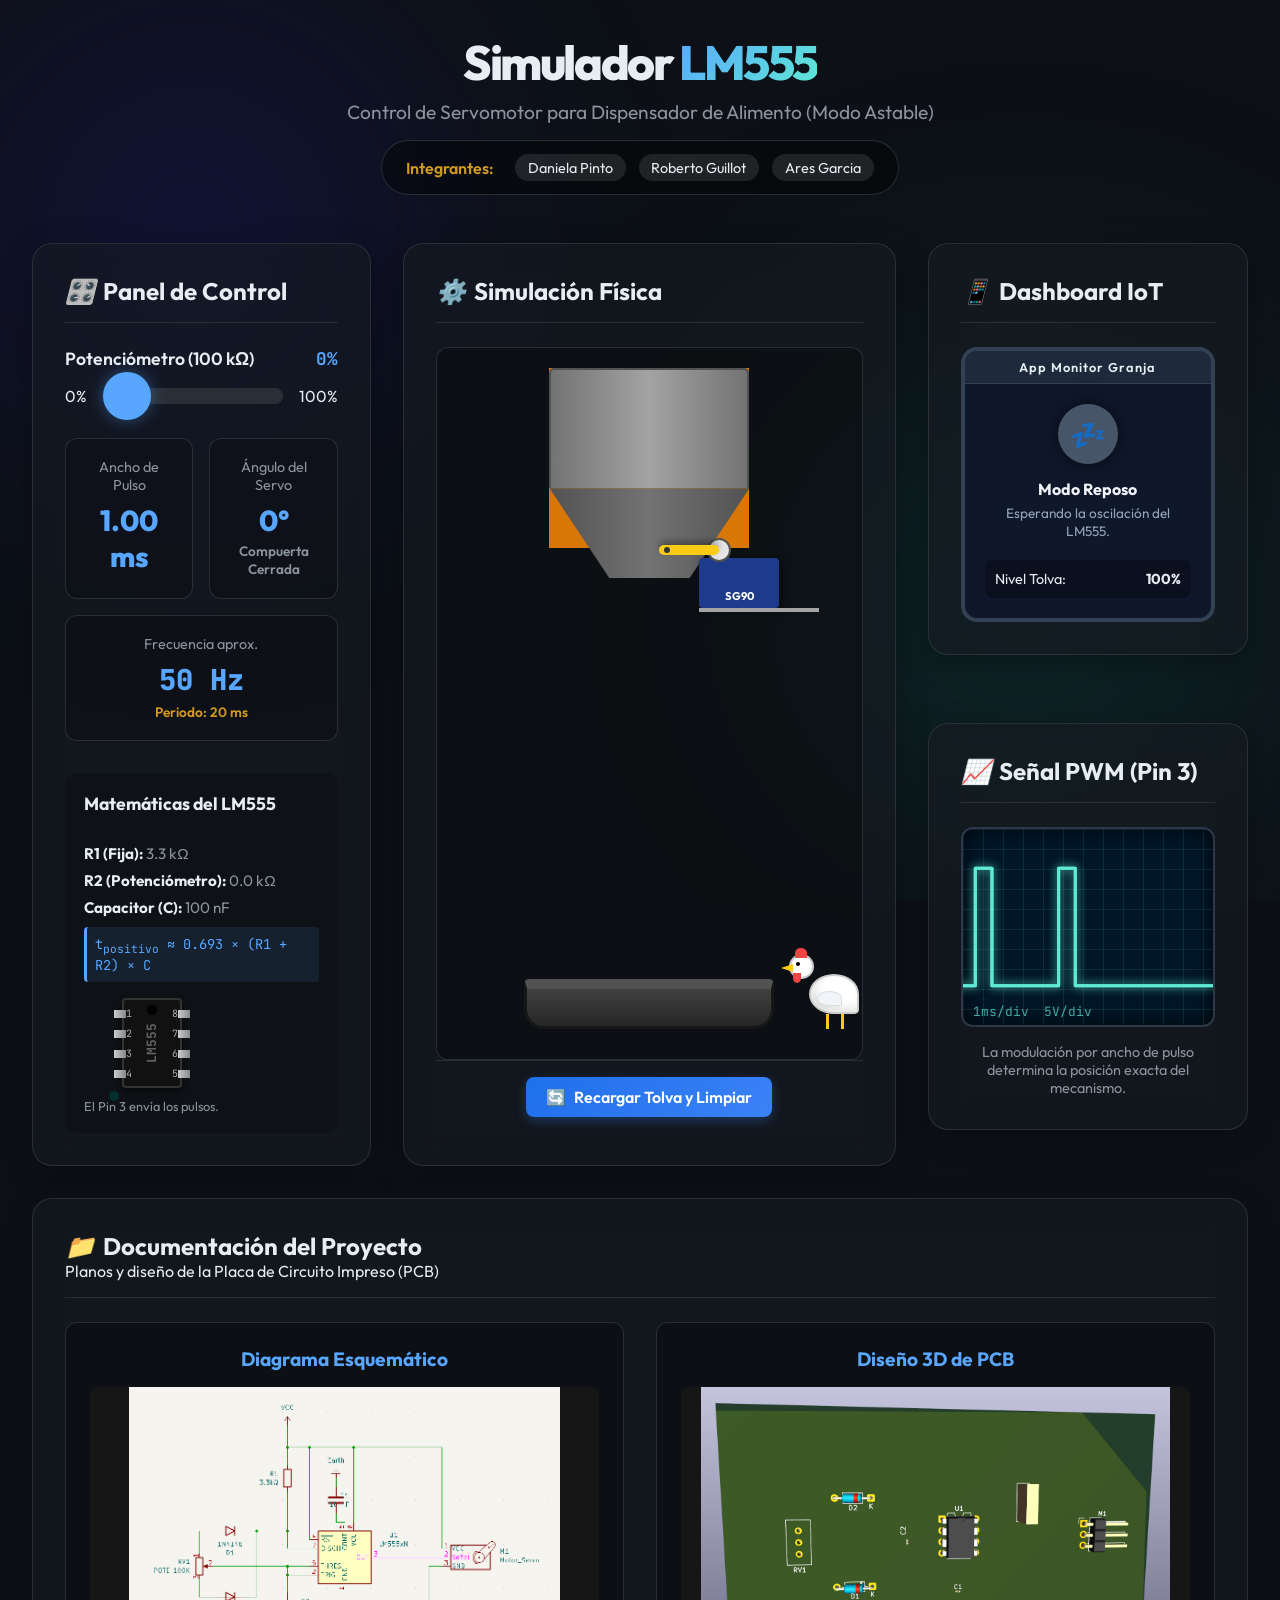
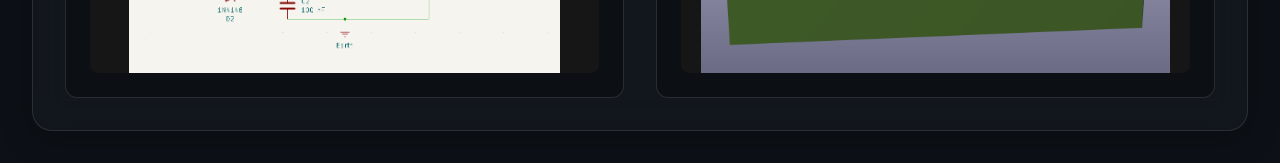
==== index.html @ c796fe3b "actualizacion" ====
<!DOCTYPE html>
<html lang="es">
<head>
    <meta charset="UTF-8">
    <meta name="viewport" content="width=device-width, initial-scale=1.0">
    <title>Simulador LM555 | Dispensador Automático</title>
    <meta name="description" content="Simulación visual e interactiva de un circuito LM555 controlando un servomotor para un dispensador de alimento.">
    <!-- Google Fonts -->
    <link rel="preconnect" href="https://fonts.googleapis.com">
    <link rel="preconnect" href="https://fonts.gstatic.com" crossorigin>
    <link href="https://fonts.googleapis.com/css2?family=Outfit:wght@300;400;600;800&family=JetBrains+Mono:wght@400;700&display=swap" rel="stylesheet">
    <!-- Custom CSS -->
    <link rel="stylesheet" href="styles.css">
</head>
<body>
    <div class="background-effects">
        <div class="glow glow-1"></div>
        <div class="glow glow-2"></div>
    </div>

    <div class="container">
        <header>
            <h1>Simulador <span class="highlight">LM555</span></h1>
            <p>Control de Servomotor para Dispensador de Alimento (Modo Astable)</p>
            <div class="team-members">
                <span class="badge">Integrantes:</span>
                <span class="member">Daniela Pinto</span>
                <span class="member">Roberto Guillot</span>
                <span class="member">Ares Garcia</span>
            </div>
        </header>

        <main class="dashboard">
            <!-- Panel 1: Controles -->
            <section class="panel control-panel glass-panel">
                <div class="panel-header">
                    <h2><i class="icon">🎛️</i> Panel de Control</h2>
                </div>
                
                <div class="control-group">
                    <label for="potentiometer" style="display: flex; justify-content: space-between;">
                        <span>Potenciómetro (100 kΩ)</span>
                        <span id="pot-percent" style="color: var(--accent-color); font-weight: bold; font-family: var(--font-mono);">0%</span>
                    </label>
                    <div class="slider-container">
                        <span class="slider-min">0%</span>
                        <input type="range" id="potentiometer" min="0" max="100" value="0" class="styled-slider">
                        <span class="slider-max">100%</span>
                    </div>
                </div>

                <div class="stats-grid">
                    <div class="stat-card">
                        <span class="stat-label">Ancho de Pulso</span>
                        <span class="stat-value" id="pulse-width">1.00 ms</span>
                    </div>
                    <div class="stat-card">
                        <span class="stat-label">Ángulo del Servo</span>
                        <span class="stat-value" id="servo-angle">0°</span>
                        <span class="stat-desc" id="door-status">Compuerta Cerrada</span>
                    </div>
                    <div class="stat-card full-width">
                        <span class="stat-label">Frecuencia aprox.</span>
                        <span class="stat-value tech-font">50 Hz</span>
                        <span class="stat-desc">Periodo: 20 ms</span>
                    </div>
                </div>
                
                <div class="circuit-info">
                    <h3>Matemáticas del LM555</h3>
                    <div class="math-box">
                        <p><strong>R1 (Fija):</strong> 3.3 kΩ</p>
                        <p><strong>R2 (Potenciómetro):</strong> <span id="r2-value">0 kΩ</span></p>
                        <p><strong>Capacitor (C):</strong> 100 nF</p>
                        <div class="formula">
                            <p>t<sub>positivo</sub> ≈ 0.693 × (R1 + R2) × C</p>
                        </div>
                    </div>
                    
                    <div class="chip-container">
                        <div class="chip">
                            <div class="pin left" style="top: 10px;">1</div>
                            <div class="pin left" style="top: 30px;">2</div>
                            <div class="pin left" style="top: 50px;">3</div>
                            <div class="pin left" style="top: 70px;">4</div>
                            
                            <div class="chip-label">LM555</div>
                            
                            <div class="pin right" style="top: 10px;">8</div>
                            <div class="pin right" style="top: 30px;">7</div>
                            <div class="pin right" style="top: 50px;">6</div>
                            <div class="pin right" style="top: 70px;">5</div>
                            
                            <div class="led-out" id="led-out"></div>
                        </div>
                        <p>El Pin 3 envía los pulsos.</p>
                    </div>
                </div>
            </section>

            <!-- Panel 2: Osciloscopio -->
            <section class="panel oscilloscope-panel glass-panel">
                <div class="panel-header">
                    <h2><i class="icon">📈</i> Señal PWM (Pin 3)</h2>
                </div>
                <div class="oscilloscope-screen">
                    <canvas id="pwm-canvas"></canvas>
                    <div class="grid-overlay"></div>
                    <div class="signal-info">
                        <span class="signal-label">1ms/div</span>
                        <span class="signal-label">5V/div</span>
                    </div>
                </div>
                <p class="helper-text">La modulación por ancho de pulso determina la posición exacta del mecanismo.</p>
            </section>

            <!-- Panel 3: Simulación Física -->
            <section class="panel simulation-panel glass-panel">
                <div class="panel-header">
                    <h2><i class="icon">⚙️</i> Simulación Física</h2>
                </div>
                
                <div class="simulation-area">
                    <div class="hopper">
                        <div class="hopper-body"></div>
                        <div class="hopper-food" id="hopper-food"></div>
                        <div class="hopper-funnel"></div>
                        <div class="gate-mechanism">
                            <div class="gate" id="gate"></div>
                        </div>
                    </div>
                    
                    <div class="servo-container">
                        <div class="servo-body">SG90</div>
                        <div class="servo-gear"></div>
                        <div class="servo-arm" id="servo-arm"></div>
                        <div class="linkage" id="linkage"></div>
                    </div>
                    
                    <div class="falling-food-container" id="falling-food-container">
                        <!-- Partículas de comida generadas por JS -->
                    </div>
                    
                    <div class="trough">
                        <div class="food-pile" id="food-pile"></div>
                    </div>

                    <!-- Gallina animada -->
                    <div class="chicken-container" id="chicken">
                        <div class="chicken-body">
                            <div class="chicken-wing"></div>
                        </div>
                        <div class="chicken-head-neck">
                            <div class="chicken-head">
                                <div class="beak"></div>
                                <div class="eye"></div>
                                <div class="comb"></div>
                                <div class="wattle"></div>
                            </div>
                        </div>
                        <div class="chicken-leg left"></div>
                        <div class="chicken-leg right"></div>
                    </div>
                </div>
                
                <div class="panel-footer">
                    <button class="reload-btn" id="reload-btn">
                        <span>🔄</span> Recargar Tolva y Limpiar
                    </button>
                </div>
            </section>
            
            <!-- Panel 4: IoT Dashboard (Simulado) -->
            <aside class="panel notifications-panel glass-panel">
                <div class="panel-header">
                    <h2><i class="icon">📱</i> Dashboard IoT</h2>
                </div>
                <div class="device-mockup">
                    <div class="mockup-header">App Monitor Granja</div>
                    <div class="mockup-screen" id="iot-screen">
                        <div class="status-indicator" id="iot-status-indicator"></div>
                        <h4 id="iot-status-title">Sistema en Reposo</h4>
                        <p id="iot-status-msg">Esperando apertura de compuerta.</p>
                        
                        <div class="sensor-data">
                            <div class="sensor-row">
                                <span>Nivel Tolva:</span>
                                <strong id="iot-hopper-level">100%</strong>
                            </div>
                        </div>
                    </div>
                </div>
            </aside>
        </main>

        <!-- Sección de Documentación del Proyecto -->
        <section class="documentation panel glass-panel">
            <div class="panel-header">
                <h2><i class="icon">📁</i> Documentación del Proyecto</h2>
                <p class="panel-subtitle">Planos y diseño de la Placa de Circuito Impreso (PCB)</p>
            </div>
            
            <div class="doc-grid">
                <div class="doc-item">
                    <h3>Diagrama Esquemático</h3>
                    <div class="image-container">
                        <img src="../esquematico.png" alt="Diagrama Esquemático del LM555 Astable" class="doc-img">
                    </div>
                </div>
                
                <div class="doc-item">
                    <h3>Diseño 3D de PCB</h3>
                    <div class="image-container">
                        <img src="../pcb.png" alt="Modelo 3D de la Placa PCB" class="doc-img">
                    </div>
                </div>
            </div>
        </section>
    </div>

    <script src="script.js"></script>
</body>
</html>
---- styles.css ----
:root {
    --bg-color: #0d1117;
    --text-primary: #e6edf3;
    --text-secondary: #8b949e;
    --accent-color: #58a6ff;
    --accent-color-glow: rgba(88, 166, 255, 0.4);
    --success-color: #238636;
    --warning-color: #d29922;
    --panel-bg: rgba(22, 27, 34, 0.6);
    --panel-border: rgba(48, 54, 61, 0.8);
    --oscilloscope-bg: #011627;
    --oscilloscope-grid: rgba(94, 234, 212, 0.1);
    --oscilloscope-line: #5eead4;
    --font-main: 'Outfit', sans-serif;
    --font-mono: 'JetBrains Mono', monospace;
}

* {
    box-sizing: border-box;
    margin: 0;
    padding: 0;
}

body {
    background-color: var(--bg-color);
    color: var(--text-primary);
    font-family: var(--font-main);
    min-height: 100vh;
    overflow-x: hidden;
    position: relative;
}

/* Background Effects */
.background-effects {
    position: fixed;
    top: 0;
    left: 0;
    width: 100vw;
    height: 100vh;
    z-index: -1;
    overflow: hidden;
    pointer-events: none;
}

.glow {
    position: absolute;
    border-radius: 50%;
    filter: blur(120px);
    opacity: 0.5;
}

.glow-1 {
    top: -10%;
    left: -10%;
    width: 50vw;
    height: 50vw;
    background: radial-gradient(circle, rgba(27,24,117,1) 0%, rgba(13,17,23,0) 70%);
}

.glow-2 {
    bottom: -10%;
    right: -10%;
    width: 60vw;
    height: 60vw;
    background: radial-gradient(circle, rgba(16,74,68,1) 0%, rgba(13,17,23,0) 70%);
}

.container {
    max-width: 1400px;
    margin: 0 auto;
    padding: 2rem;
}

/* Header */
header {
    text-align: center;
    margin-bottom: 3rem;
    animation: fadeInDown 0.8s ease-out;
}

header h1 {
    font-size: 3rem;
    font-weight: 800;
    margin-bottom: 0.5rem;
    letter-spacing: -0.05em;
}

.highlight {
    background: linear-gradient(135deg, #58a6ff, #5eead4);
    -webkit-background-clip: text;
    -webkit-text-fill-color: transparent;
}

header p {
    font-size: 1.2rem;
    color: var(--text-secondary);
    margin-bottom: 1rem;
}

.team-members {
    display: inline-flex;
    align-items: center;
    flex-wrap: wrap;
    gap: 0.8rem;
    background: rgba(0, 0, 0, 0.4);
    padding: 0.8rem 1.5rem;
    border-radius: 50px;
    border: 1px solid var(--panel-border);
}

.team-members .badge {
    color: var(--warning-color);
    font-weight: 600;
    margin-right: 0.5rem;
}

.team-members .member {
    background: rgba(255, 255, 255, 0.1);
    padding: 0.3rem 0.8rem;
    border-radius: 20px;
    font-size: 0.9rem;
    color: #e6edf3;
}

/* Dashboard Layout */
.dashboard {
    display: grid;
    grid-template-columns: 1.1fr 1.6fr 320px;
    gap: 2rem;
    grid-template-areas: 
        "control simulation iot"
        "control simulation oscilloscope";
}

@media (max-width: 1200px) {
    .dashboard {
        grid-template-columns: 1fr 1fr;
        grid-template-areas: 
            "control simulation"
            "iot oscilloscope";
    }
}

@media (max-width: 1024px) {
    .dashboard {
        grid-template-columns: 1fr;
        grid-template-areas: 
            "control"
            "oscilloscope"
            "simulation"
            "iot";
    }
}

.glass-panel {
    background: var(--panel-bg);
    backdrop-filter: blur(16px);
    -webkit-backdrop-filter: blur(16px);
    border: 1px solid var(--panel-border);
    border-radius: 20px;
    padding: 2rem;
    box-shadow: 0 8px 32px 0 rgba(0, 0, 0, 0.3);
    transition: transform 0.3s ease, box-shadow 0.3s ease;
}

.glass-panel:hover {
    transform: translateY(-2px);
    box-shadow: 0 12px 40px 0 rgba(0, 0, 0, 0.4);
}

.panel-header {
    margin-bottom: 1.5rem;
    border-bottom: 1px solid var(--panel-border);
    padding-bottom: 1rem;
}

.panel-header h2 {
    font-size: 1.5rem;
    display: flex;
    align-items: center;
    gap: 0.5rem;
}

/* Control Panel */
.control-panel {
    grid-area: control;
}

.control-group label {
    display: block;
    margin-bottom: 1rem;
    font-weight: 600;
    font-size: 1.1rem;
}

.slider-container {
    display: flex;
    align-items: center;
    gap: 1rem;
    margin-bottom: 2rem;
}

.styled-slider {
    flex-grow: 1;
    -webkit-appearance: none;
    width: 100%;
    height: 16px;
    border-radius: 8px;
    background: var(--panel-border);
    outline: none;
}

.styled-slider::-webkit-slider-thumb {
    -webkit-appearance: none;
    appearance: none;
    width: 48px;
    height: 48px;
    border-radius: 50%;
    background: var(--accent-color);
    cursor: pointer;
    box-shadow: 0 0 15px var(--accent-color-glow);
    transition: transform 0.1s;
}

.styled-slider::-webkit-slider-thumb:hover {
    transform: scale(1.1);
}

.stats-grid {
    display: grid;
    grid-template-columns: 1fr 1fr;
    gap: 1rem;
    margin-bottom: 2rem;
}

.stat-card {
    background: rgba(0, 0, 0, 0.2);
    border: 1px solid var(--panel-border);
    border-radius: 12px;
    padding: 1.2rem;
    display: flex;
    flex-direction: column;
    align-items: center;
    text-align: center;
}

.stat-card.full-width {
    grid-column: span 2;
}

.stat-label {
    font-size: 0.9rem;
    color: var(--text-secondary);
    margin-bottom: 0.5rem;
}

.stat-value {
    font-size: 1.8rem;
    font-weight: 800;
    color: var(--accent-color);
    margin-bottom: 0.25rem;
}

.tech-font {
    font-family: var(--font-mono);
}

.stat-desc {
    font-size: 0.85rem;
    color: var(--warning-color);
    font-weight: 600;
}

.circuit-info {
    background: rgba(0, 0, 0, 0.2);
    border-radius: 12px;
    padding: 1.2rem;
    display: flex;
    flex-wrap: wrap;
    gap: 1rem;
    justify-content: space-between;
}

.circuit-info h3 {
    font-size: 1.1rem;
    margin-bottom: 0.8rem;
    color: #e6edf3;
    width: 100%;
}

.math-box {
    flex: 1;
    min-width: 150px;
}

.math-box p {
    font-size: 0.95rem;
    margin-bottom: 0.5rem;
    color: var(--text-secondary);
}

.math-box strong {
    color: var(--text-primary);
}

.formula {
    margin-top: 10px;
    padding: 8px;
    background: rgba(88, 166, 255, 0.1);
    border-left: 3px solid var(--accent-color);
    border-radius: 4px;
}

.formula p {
    margin: 0;
    color: var(--accent-color);
    font-family: var(--font-mono);
    font-size: 0.85rem;
}

.chip-container {
    display: flex;
    flex-direction: column;
    align-items: center;
    justify-content: center;
    gap: 10px;
}

.chip {
    width: 60px;
    height: 90px;
    background-color: #111;
    border-radius: 4px;
    position: relative;
    border: 2px solid #333;
    box-shadow: 0 4px 6px rgba(0,0,0,0.5);
    display: flex;
    align-items: center;
    justify-content: center;
}

.chip-label {
    writing-mode: vertical-rl;
    text-orientation: mixed;
    color: #666;
    font-family: var(--font-mono);
    font-size: 0.8rem;
    font-weight: bold;
    transform: rotate(180deg);
}

.chip::before {
    content: '';
    position: absolute;
    top: 5px;
    left: 50%;
    transform: translateX(-50%);
    width: 10px;
    height: 10px;
    background-color: #000;
    border-radius: 50%;
}

.pin {
    width: 10px;
    height: 8px;
    background-color: silver;
    background: linear-gradient(to right, #ccc, #888);
    position: absolute;
    color: #aaa;
    font-size: 10px;
    font-family: var(--font-mono);
    display: flex;
    align-items: center;
}

.pin.left {
    left: -10px;
    justify-content: flex-start;
    padding-left: 12px;
}

.pin.right {
    right: -10px;
    justify-content: flex-end;
    padding-right: 12px;
}

.led-out {
    position: absolute;
    bottom: -15px;
    left: -15px;
    width: 10px;
    height: 10px;
    border-radius: 50%;
    background-color: #042f2e;
    box-shadow: 0 0 0 rgba(94, 234, 212, 0);
}

.led-out.active {
    background-color: #5eead4;
    box-shadow: 0 0 10px #5eead4;
}

.chip-container p {
    font-size: 0.8rem;
    color: var(--text-secondary);
}

/* Oscilloscope Panel */
.oscilloscope-panel {
    grid-area: oscilloscope;
    align-self: start;
}

.oscilloscope-screen {
    background-color: var(--oscilloscope-bg);
    border-radius: 12px;
    height: 200px;
    position: relative;
    overflow: hidden;
    border: 2px solid #2d3748;
    box-shadow: inset 0 0 20px rgba(0,0,0,0.8);
    margin-bottom: 1rem;
}

#pwm-canvas {
    position: absolute;
    top: 0;
    left: 0;
    width: 100%;
    height: 100%;
    z-index: 2;
}

.grid-overlay {
    position: absolute;
    top: 0;
    left: 0;
    width: 100%;
    height: 100%;
    background-image: 
        linear-gradient(var(--oscilloscope-grid) 1px, transparent 1px),
        linear-gradient(90deg, var(--oscilloscope-grid) 1px, transparent 1px);
    background-size: 20px 20px;
    z-index: 1;
}

.signal-info {
    position: absolute;
    bottom: 5px;
    left: 10px;
    z-index: 3;
    display: flex;
    gap: 15px;
}

.signal-label {
    font-family: var(--font-mono);
    font-size: 0.8rem;
    color: var(--oscilloscope-line);
    opacity: 0.7;
}

.helper-text {
    font-size: 0.9rem;
    color: var(--text-secondary);
    text-align: center;
}

/* Simulation Panel */
.simulation-panel {
    grid-area: simulation;
    display: flex;
    flex-direction: column;
}

.simulation-area {
    flex-grow: 1;
    position: relative;
    background: rgba(0, 0, 0, 0.3);
    border-radius: 12px;
    overflow: hidden;
    min-height: 420px;
    display: flex;
    flex-direction: column;
    align-items: center;
    border: 1px solid var(--panel-border);
}

/* Hopper */
.hopper {
    position: absolute;
    top: 20px;
    width: 200px;
    height: 180px;
    z-index: 5;
    perspective: 500px;
}

.hopper-body {
    width: 100%;
    height: 120px;
    background: linear-gradient(to right, #737373, #a3a3a3, #737373);
    border-radius: 5px 5px 0 0;
    border: 2px solid #525252;
    border-bottom: none;
    position: relative;
    overflow: hidden;
    z-index: 6;
}

.hopper-funnel {
    width: 100%;
    height: 90px;
    background: linear-gradient(to right, #525252, #737373, #525252);
    clip-path: polygon(0 0, 100% 0, 70% 100%, 30% 100%);
    border-top: none;
    z-index: 6;
    position: relative;
}

.hopper-food {
    position: absolute;
    bottom: 0;
    left: 0;
    width: 100%;
    height: 100%; /* Changes dynamically */
    background: #d97706;
    z-index: 5;
    transition: height 0.5s ease;
}

.gate-mechanism {
    position: absolute;
    bottom: -20px;
    left: 50%;
    transform: translateX(-50%);
    width: 90px;
    height: 20px;
    z-index: 4;
}

.gate {
    width: 90px;
    height: 10px;
    background-color: #f87171;
    position: absolute;
    top: 0;
    left: 0;
    border-radius: 5px;
    transition: transform 0.3s cubic-bezier(0.175, 0.885, 0.32, 1.275);
    transform-origin: left center;
}

/* Servo Motor */
.servo-container {
    position: absolute;
    top: 210px;
    left: calc(50% + 50px);
    z-index: 10;
}

.servo-body {
    width: 80px;
    height: 50px;
    background-color: #1e3a8a;
    border-radius: 4px;
    position: relative;
    color: white;
    font-size: 0.7rem;
    font-weight: bold;
    display: flex;
    align-items: flex-end;
    justify-content: center;
    padding-bottom: 5px;
    box-shadow: 2px 2px 10px rgba(0,0,0,0.5);
}

.servo-body::before {
    content: '';
    position: absolute;
    top: -15px;
    left: 10px;
    width: 20px;
    height: 15px;
    background-color: #1e3a8a;
    border-radius: 4px 4px 0 0;
}

.servo-gear {
    width: 24px;
    height: 24px;
    background-color: #e5e5e5;
    border-radius: 50%;
    position: absolute;
    top: -20px;
    left: 8px;
    border: 2px solid #525252;
    z-index: 11;
}

.servo-arm {
    width: 60px;
    height: 10px;
    background-color: #facc15;
    position: absolute;
    top: -13px;
    left: 20px;
    border-radius: 5px;
    transform-origin: 0% 50%; /* Pivot on the gear */
    z-index: 12;
    transition: transform 0.3s cubic-bezier(0.175, 0.885, 0.32, 1.275);
    box-shadow: 0 4px 6px rgba(0,0,0,0.3);
}

.servo-arm::after {
    content: '';
    position: absolute;
    right: 5px;
    top: 2px;
    width: 6px;
    height: 6px;
    background-color: #333;
    border-radius: 50%;
}

.linkage {
    position: absolute;
    width: 120px;
    height: 4px;
    background-color: #a3a3a3;
    transform-origin: left center;
    z-index: 9;
    /* Updated dynamically via JS */
}

/* Particles / Food dropping */
.falling-food-container {
    position: absolute;
    top: 200px;
    width: 90px;
    height: 150px;
    z-index: 3;
    left: 50%;
    transform: translateX(-50%);
    overflow: hidden;
}

.particle {
    position: absolute;
    width: 8px;
    height: 8px;
    background-color: #b45309;
    border-radius: 50%;
    /* animation added via JS */
}

@keyframes fall {
    0% { transform: translateY(-10px) rotate(0deg); opacity: 1; }
    80% { opacity: 1; }
    100% { transform: translateY(150px) rotate(360deg); opacity: 0; }
}

/* Trough */
.trough {
    position: absolute;
    bottom: 30px;
    width: 250px;
    height: 50px;
    background: linear-gradient(to bottom, #404040, #262626);
    border-radius: 5px 5px 20px 20px;
    border: 3px solid #171717;
    border-top: 10px solid #525252;
    left: 50%;
    transform: translateX(-50%);
    z-index: 7;
    overflow: hidden;
}

.food-pile {
    position: absolute;
    bottom: 0;
    left: 50%;
    transform: translateX(-50%);
    width: 180px;
    height: 0%; /* Animates based on how much food has dropped */
    background-color: #b45309;
    border-radius: 50% 50% 0 0;
    transition: height 1s linear;
}

/* Keyframes */
@keyframes fadeInDown {
    from {
        opacity: 0;
        transform: translateY(-20px);
    }
    to {
        opacity: 1;
        transform: translateY(0);
    }
}

/* Chicken styles */
.chicken-container {
    position: absolute;
    bottom: 30px;
    left: calc(50% + 150px);
    width: 60px;
    height: 60px;
    z-index: 8;
    transform: scaleX(-1); /* Face left towards trough */
}

.chicken-body {
    position: absolute;
    bottom: 15px;
    width: 50px;
    height: 40px;
    background-color: #fff;
    border-radius: 50% 50% 50% 10%;
    border: 2px solid #ccc;
    box-shadow: inset -5px -5px 10px rgba(0,0,0,0.1);
}

.chicken-wing {
    position: absolute;
    top: 15px;
    left: 15px;
    width: 25px;
    height: 15px;
    background-color: #f1f5f9;
    border-radius: 50% 50% 50% 10%;
    border: 1px solid #ddd;
    box-shadow: 2px 2px 4px rgba(0,0,0,0.05);
}

.chicken-head-neck {
    position: absolute;
    top: -15px;
    right: -10px;
    transform-origin: bottom left;
    transition: transform 0.1s ease-in-out;
}

.pecking {
    transform: rotate(35deg) translate(5px, 15px);
}

.chicken-head {
    width: 25px;
    height: 25px;
    background-color: #fff;
    border-radius: 50%;
    position: relative;
    border: 2px solid #ccc;
}

.beak {
    position: absolute;
    top: 8px;
    right: -10px;
    width: 0;
    height: 0;
    border-top: 4px solid transparent;
    border-left: 12px solid #facc15;
    border-bottom: 4px solid transparent;
}

.eye {
    position: absolute;
    top: 6px;
    right: 5px;
    width: 4px;
    height: 4px;
    background-color: #000;
    border-radius: 50%;
}

.comb {
    position: absolute;
    top: -8px;
    left: 5px;
    width: 12px;
    height: 10px;
    background-color: #ef4444;
    border-radius: 50% 50% 0 0;
}

.wattle {
    position: absolute;
    bottom: -6px;
    right: 2px;
    width: 8px;
    height: 10px;
    background-color: #ef4444;
    border-radius: 0 0 50% 50%;
}

.chicken-leg {
    position: absolute;
    bottom: 0;
    width: 3px;
    height: 15px;
    background-color: #facc15;
}

.chicken-leg.left {
    left: 15px;
}

.chicken-leg.right {
    left: 30px;
}

/* Reload Button */
.panel-footer {
    width: 100%;
    padding: 1rem;
    display: flex;
    justify-content: center;
    border-top: 1px solid var(--panel-border);
}

.reload-btn {
    background: linear-gradient(135deg, #1f6feb, #3b82f6);
    color: #fff;
    border: none;
    border-radius: 8px;
    padding: 10px 20px;
    font-family: var(--font-main);
    font-weight: 600;
    font-size: 1rem;
    cursor: pointer;
    box-shadow: 0 4px 12px rgba(59, 130, 246, 0.3);
    transition: all 0.2s ease;
    display: flex;
    align-items: center;
    gap: 8px;
}

.reload-btn:hover {
    transform: translateY(-2px);
    box-shadow: 0 6px 16px rgba(59, 130, 246, 0.5);
    background: linear-gradient(135deg, #3b82f6, #60a5fa);
}

.reload-btn:active {
    transform: translateY(1px);
}

/* IoT Dashboard Simulado */
.notifications-panel {
    grid-area: iot;
    align-self: start;
}

.device-mockup {
    background-color: #0f172a;
    border-radius: 16px;
    border: 4px solid #334155;
    overflow: hidden;
    display: flex;
    flex-direction: column;
    height: auto;
}

.mockup-header {
    background-color: #1e293b;
    padding: 8px 12px;
    font-size: 0.8rem;
    text-align: center;
    font-weight: 600;
    border-bottom: 1px solid #334155;
    letter-spacing: 1px;
}

.mockup-screen {
    flex-grow: 1;
    padding: 20px;
    display: flex;
    flex-direction: column;
    align-items: center;
    text-align: center;
    position: relative;
    transition: background-color 0.5s ease;
}

.status-indicator {
    width: 60px;
    height: 60px;
    border-radius: 50%;
    background-color: #475569;
    margin-bottom: 15px;
    display: flex;
    align-items: center;
    justify-content: center;
    box-shadow: 0 0 20px rgba(0,0,0,0.5);
    transition: all 0.5s ease;
}

.status-indicator::after {
    content: '💤';
    font-size: 1.8rem;
}

#iot-status-title {
    margin-bottom: 5px;
    color: #f1f5f9;
}

#iot-status-msg {
    font-size: 0.85rem;
    color: #94a3b8;
    margin-bottom: 20px;
}

.sensor-data {
    width: 100%;
    margin-top: auto;
    background: rgba(0,0,0,0.3);
    border-radius: 8px;
    padding: 10px;
}

.sensor-row {
    display: flex;
    justify-content: space-between;
    font-size: 0.9rem;
}

/* Estados Dinámicos del IoT */
.mockup-screen.active .status-indicator {
    background-color: #10b981;
    box-shadow: 0 0 20px #10b981;
}
.mockup-screen.active .status-indicator::after { content: '♻️'; }

.mockup-screen.alert .status-indicator {
    background-color: #ef4444;
    box-shadow: 0 0 20px #ef4444;
    animation: pulseAlert 1s infinite alternate;
}
.mockup-screen.alert .status-indicator::after { content: '⚠️'; color: white;}

@keyframes pulseAlert {
    from { transform: scale(1); box-shadow: 0 0 10px #ef4444; }
    to { transform: scale(1.1); box-shadow: 0 0 25px #ef4444; }
}

/* Sección Documentación / PCB */
.documentation {
    margin-top: 2rem;
}

.doc-grid {
    display: grid;
    grid-template-columns: 1fr 1fr;
    gap: 2rem;
}

@media (max-width: 900px) {
    .doc-grid {
        grid-template-columns: 1fr;
    }
}

.doc-item {
    background: rgba(0, 0, 0, 0.3);
    border: 1px solid var(--panel-border);
    border-radius: 12px;
    padding: 1.5rem;
    display: flex;
    flex-direction: column;
    align-items: center;
}

.doc-item h3 {
    margin-bottom: 1rem;
    color: var(--accent-color);
    font-size: 1.2rem;
}

.image-container {
    width: 100%;
    background: #111;
    border-radius: 8px;
    overflow: hidden;
    position: relative;
    padding-top: 56.25%; /* 16:9 Aspect Ratio */
}

.doc-img {
    position: absolute;
    top: 0;
    left: 0;
    width: 100%;
    height: 100%;
    object-fit: contain; /* ensures whole image is visible without stretching */
    background: rgba(255, 255, 255, 0.02);
}
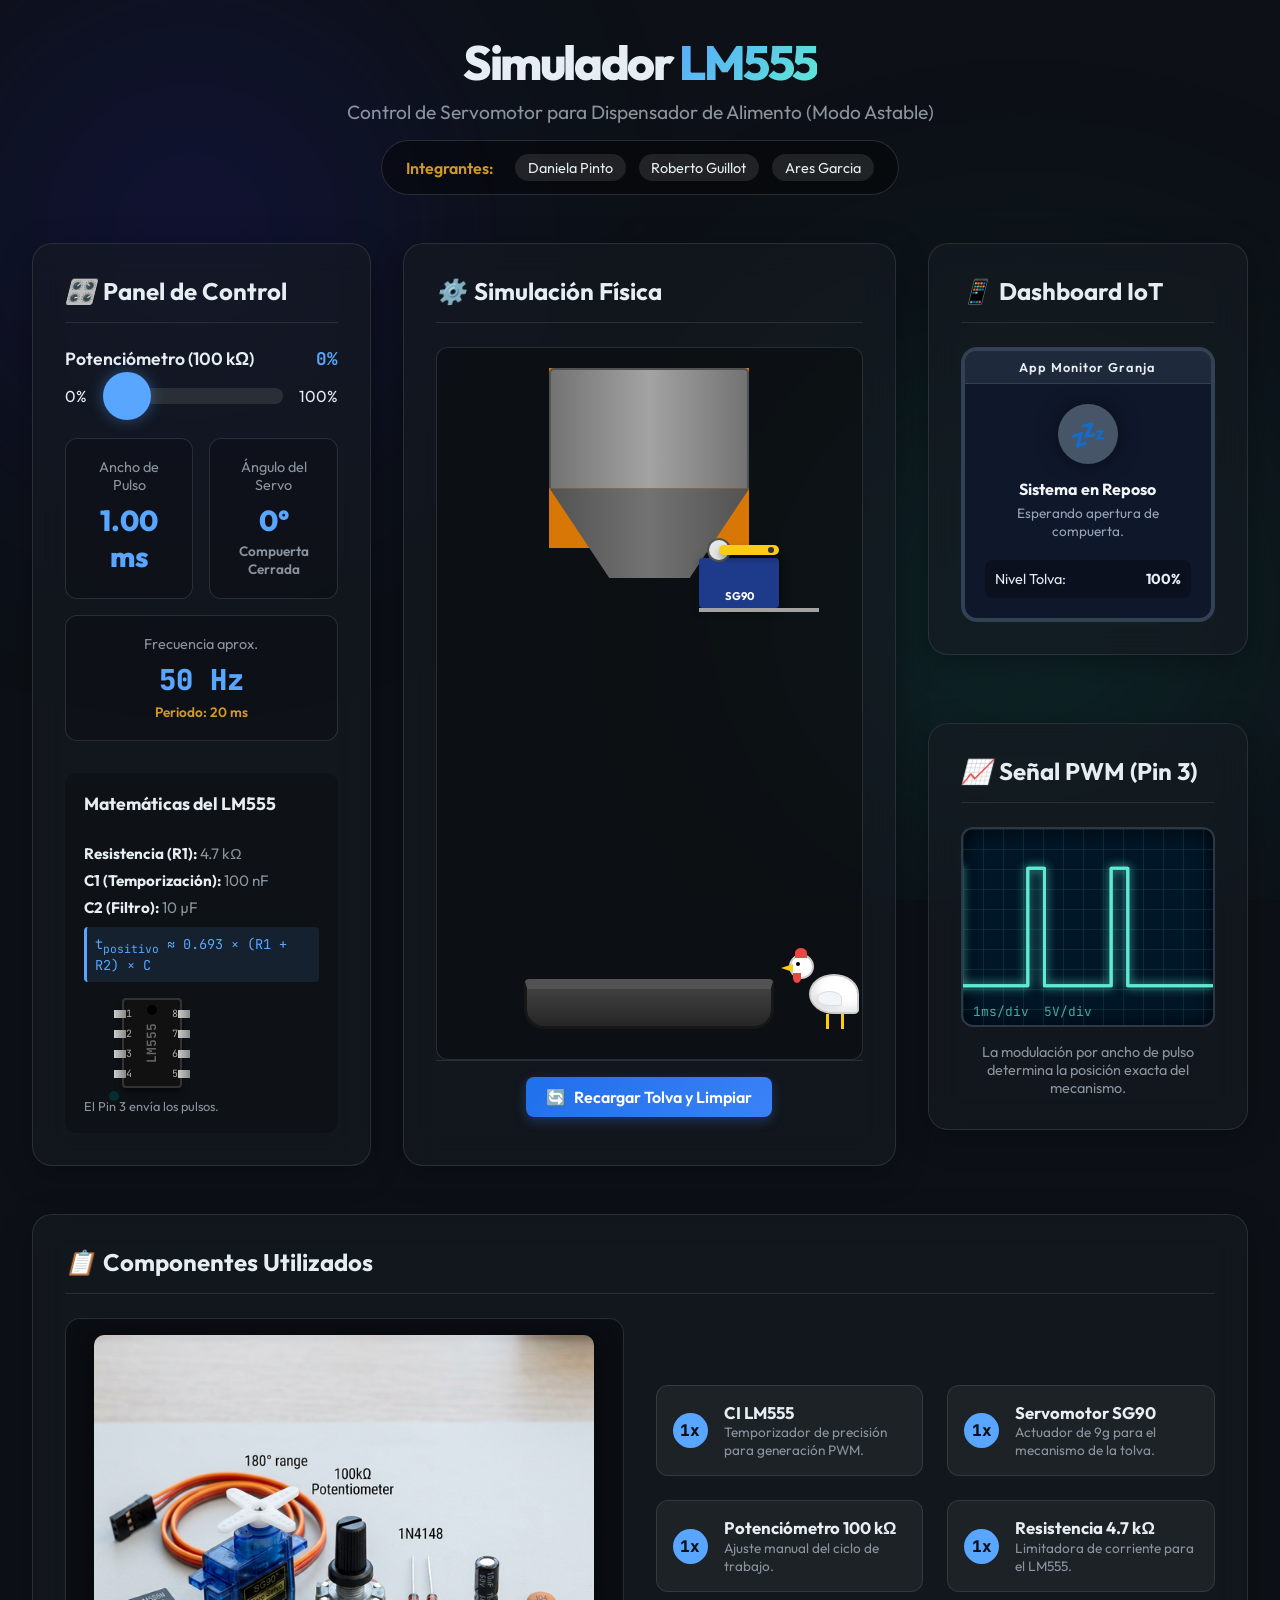
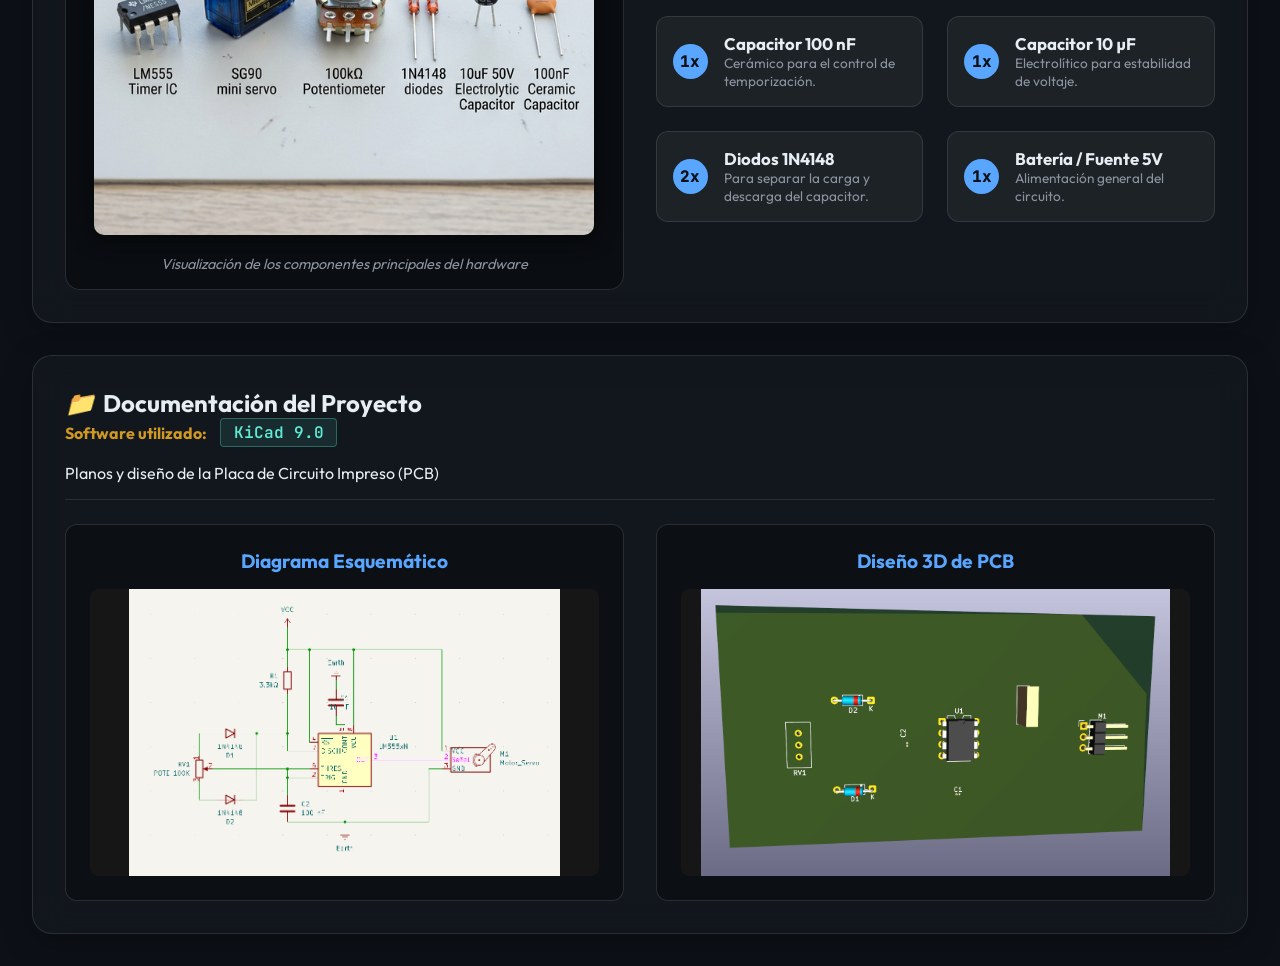
==== commit 1b06acc9: "mejora" ====
--- a/index.html
+++ b/index.html
@@ -69,9 +69,9 @@
                 <div class="circuit-info">
                     <h3>Matemáticas del LM555</h3>
                     <div class="math-box">
-                        <p><strong>R1 (Fija):</strong> 3.3 kΩ</p>
-                        <p><strong>R2 (Potenciómetro):</strong> <span id="r2-value">0 kΩ</span></p>
-                        <p><strong>Capacitor (C):</strong> 100 nF</p>
+                        <p><strong>Resistencia (R1):</strong> 4.7 kΩ</p>
+                        <p><strong>C1 (Temporización):</strong> 100 nF</p>
+                        <p><strong>C2 (Filtro):</strong> 10 µF</p>
                         <div class="formula">
                             <p>t<sub>positivo</sub> ≈ 0.693 × (R1 + R2) × C</p>
                         </div>
@@ -191,12 +191,88 @@
                     </div>
                 </div>
             </aside>
+            <!-- Panel 5: Lista de Componentes -->
+            <section class="panel components-panel glass-panel">
+                <div class="panel-header">
+                    <h2><i class="icon">📋</i> Componentes Utilizados</h2>
+                </div>
+                
+                <div class="components-content">
+                    <div class="bom-image-container">
+                        <img src="componentes_electronicos_iot.png" alt="Kit de componentes electrónicos" class="bom-img">
+                        <div class="image-caption">Visualización de los componentes principales del hardware</div>
+                    </div>
+                    
+                    <div class="bom-list">
+                        <div class="bom-item">
+                            <span class="bom-qty">1x</span>
+                            <div class="bom-details">
+                                <strong>CI LM555</strong>
+                                <span>Temporizador de precisión para generación PWM.</span>
+                            </div>
+                        </div>
+                        <div class="bom-item">
+                            <span class="bom-qty">1x</span>
+                            <div class="bom-details">
+                                <strong>Servomotor SG90</strong>
+                                <span>Actuador de 9g para el mecanismo de la tolva.</span>
+                            </div>
+                        </div>
+                        <div class="bom-item">
+                            <span class="bom-qty">1x</span>
+                            <div class="bom-details">
+                                <strong>Potenciómetro 100 kΩ</strong>
+                                <span>Ajuste manual del ciclo de trabajo.</span>
+                            </div>
+                        </div>
+                        <div class="bom-item">
+                            <span class="bom-qty">1x</span>
+                            <div class="bom-details">
+                                <strong>Resistencia 4.7 kΩ</strong>
+                                <span>Limitadora de corriente para el LM555.</span>
+                            </div>
+                        </div>
+                        <div class="bom-item">
+                            <span class="bom-qty">1x</span>
+                            <div class="bom-details">
+                                <strong>Capacitor 100 nF</strong>
+                                <span>Cerámico para el control de temporización.</span>
+                            </div>
+                        </div>
+                        <div class="bom-item">
+                            <span class="bom-qty">1x</span>
+                            <div class="bom-details">
+                                <strong>Capacitor 10 µF</strong>
+                                <span>Electrolítico para estabilidad de voltaje.</span>
+                            </div>
+                        </div>
+                        <div class="bom-item">
+                            <span class="bom-qty">2x</span>
+                            <div class="bom-details">
+                                <strong>Diodos 1N4148</strong>
+                                <span>Para separar la carga y descarga del capacitor.</span>
+                            </div>
+                        </div>
+                        <div class="bom-item">
+                            <span class="bom-qty">1x</span>
+                            <div class="bom-details">
+                                <strong>Batería / Fuente 5V</strong>
+                                <span>Alimentación general del circuito.</span>
+                            </div>
+                        </div>
+                    </div>
+                </div>
+            </section>
         </main>
 
         <!-- Sección de Documentación del Proyecto -->
         <section class="documentation panel glass-panel">
             <div class="panel-header">
                 <h2><i class="icon">📁</i> Documentación del Proyecto</h2>
+                <div class="software-info">
+                    <span class="badge">Software utilizado:</span>
+                    <span class="member">KiCad 9.0</span>
+                </div>
                 <p class="panel-subtitle">Planos y diseño de la Placa de Circuito Impreso (PCB)</p>
             </div>
             
@@ -204,14 +280,14 @@
                 <div class="doc-item">
                     <h3>Diagrama Esquemático</h3>
                     <div class="image-container">
-                        <img src="../esquematico.png" alt="Diagrama Esquemático del LM555 Astable" class="doc-img">
+                        <img src="esquematico.png" alt="Diagrama Esquemático del LM555 Astable" class="doc-img">
                     </div>
                 </div>
                 
                 <div class="doc-item">
                     <h3>Diseño 3D de PCB</h3>
                     <div class="image-container">
-                        <img src="../pcb.png" alt="Modelo 3D de la Placa PCB" class="doc-img">
+                        <img src="pcb.png" alt="Modelo 3D de la Placa PCB" class="doc-img">
                     </div>
                 </div>
             </div>
--- a/styles.css
+++ b/styles.css
@@ -88,6 +88,7 @@
 .highlight {
     background: linear-gradient(135deg, #58a6ff, #5eead4);
     -webkit-background-clip: text;
+    background-clip: text;
     -webkit-text-fill-color: transparent;
 }
 
@@ -129,7 +130,8 @@
     gap: 2rem;
     grid-template-areas: 
         "control simulation iot"
-        "control simulation oscilloscope";
+        "control simulation oscilloscope"
+        "components components components";
 }
 
 @media (max-width: 1200px) {
@@ -203,6 +205,7 @@
 .styled-slider {
     flex-grow: 1;
     -webkit-appearance: none;
+    appearance: none;
     width: 100%;
     height: 16px;
     border-radius: 8px;
@@ -1000,3 +1003,128 @@
     object-fit: contain; /* ensures whole image is visible without stretching */
     background: rgba(255, 255, 255, 0.02);
 }
+
+/* Components Panel */
+.components-panel {
+    grid-area: components;
+    margin-top: 1rem;
+}
+
+.components-content {
+    display: grid;
+    grid-template-columns: 1fr 1fr;
+    gap: 2rem;
+    align-items: center;
+}
+
+@media (max-width: 900px) {
+    .components-content {
+        grid-template-columns: 1fr;
+    }
+}
+
+.bom-image-container {
+    background: rgba(0, 0, 0, 0.4);
+    border-radius: 15px;
+    padding: 1rem;
+    border: 1px solid var(--panel-border);
+    text-align: center;
+}
+
+.bom-img {
+    width: 100%;
+    max-width: 500px;
+    border-radius: 10px;
+    transition: transform 0.3s ease;
+    box-shadow: 0 4px 20px rgba(0, 0, 0, 0.5);
+}
+
+.bom-img:hover {
+    transform: scale(1.02);
+}
+
+.image-caption {
+    margin-top: 1rem;
+    font-size: 0.9rem;
+    color: var(--text-secondary);
+    font-style: italic;
+}
+
+.bom-list {
+    display: grid;
+    grid-template-columns: 1fr 1fr;
+    gap: 1.5rem;
+}
+
+@media (max-width: 600px) {
+    .bom-list {
+        grid-template-columns: 1fr;
+    }
+}
+
+.bom-item {
+    display: flex;
+    align-items: center;
+    gap: 1rem;
+    background: rgba(255, 255, 255, 0.05);
+    padding: 1rem;
+    border-radius: 12px;
+    border: 1px solid rgba(255, 255, 255, 0.1);
+    transition: background 0.2s;
+}
+
+.bom-item:hover {
+    background: rgba(255, 255, 255, 0.08);
+}
+
+.bom-qty {
+    background: var(--accent-color);
+    color: var(--bg-color);
+    width: 35px;
+    height: 35px;
+    border-radius: 50%;
+    display: flex;
+    align-items: center;
+    justify-content: center;
+    font-weight: 800;
+    font-family: var(--font-mono);
+    flex-shrink: 0;
+}
+
+.bom-details {
+    display: flex;
+    flex-direction: column;
+}
+
+.bom-details strong {
+    color: var(--text-primary);
+    font-size: 1.05rem;
+}
+
+.bom-details span {
+    color: var(--text-secondary);
+    font-size: 0.85rem;
+}
+
+.software-info {
+    display: flex;
+    align-items: center;
+    gap: 0.8rem;
+    margin-bottom: 1rem;
+}
+
+.software-info .badge {
+    color: var(--warning-color);
+    font-weight: bold;
+}
+
+.software-info .member {
+    background: rgba(94, 234, 212, 0.1);
+    border: 1px solid rgba(94, 234, 212, 0.3);
+    color: #5eead4;
+    padding: 0.2rem 0.8rem;
+    border-radius: 4px;
+    font-family: var(--font-mono);
+    font-weight: 600;
+}
+
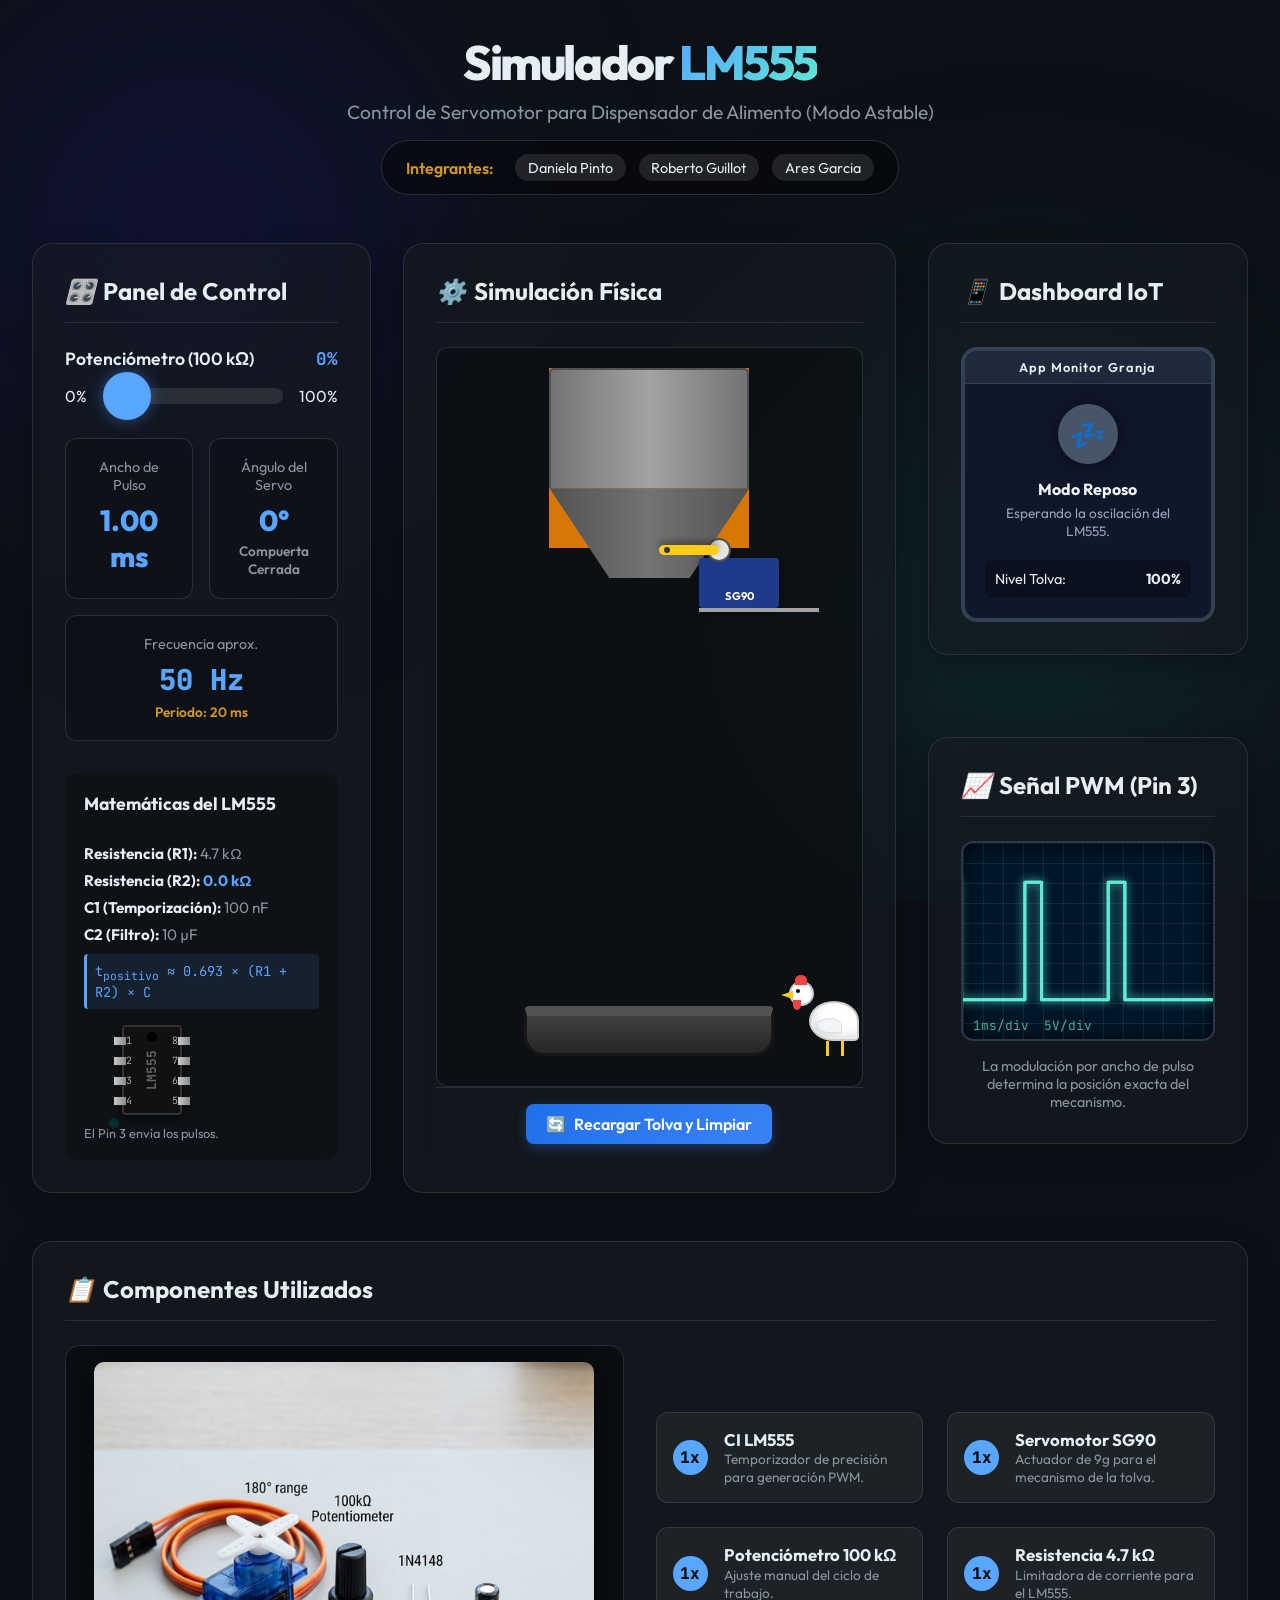
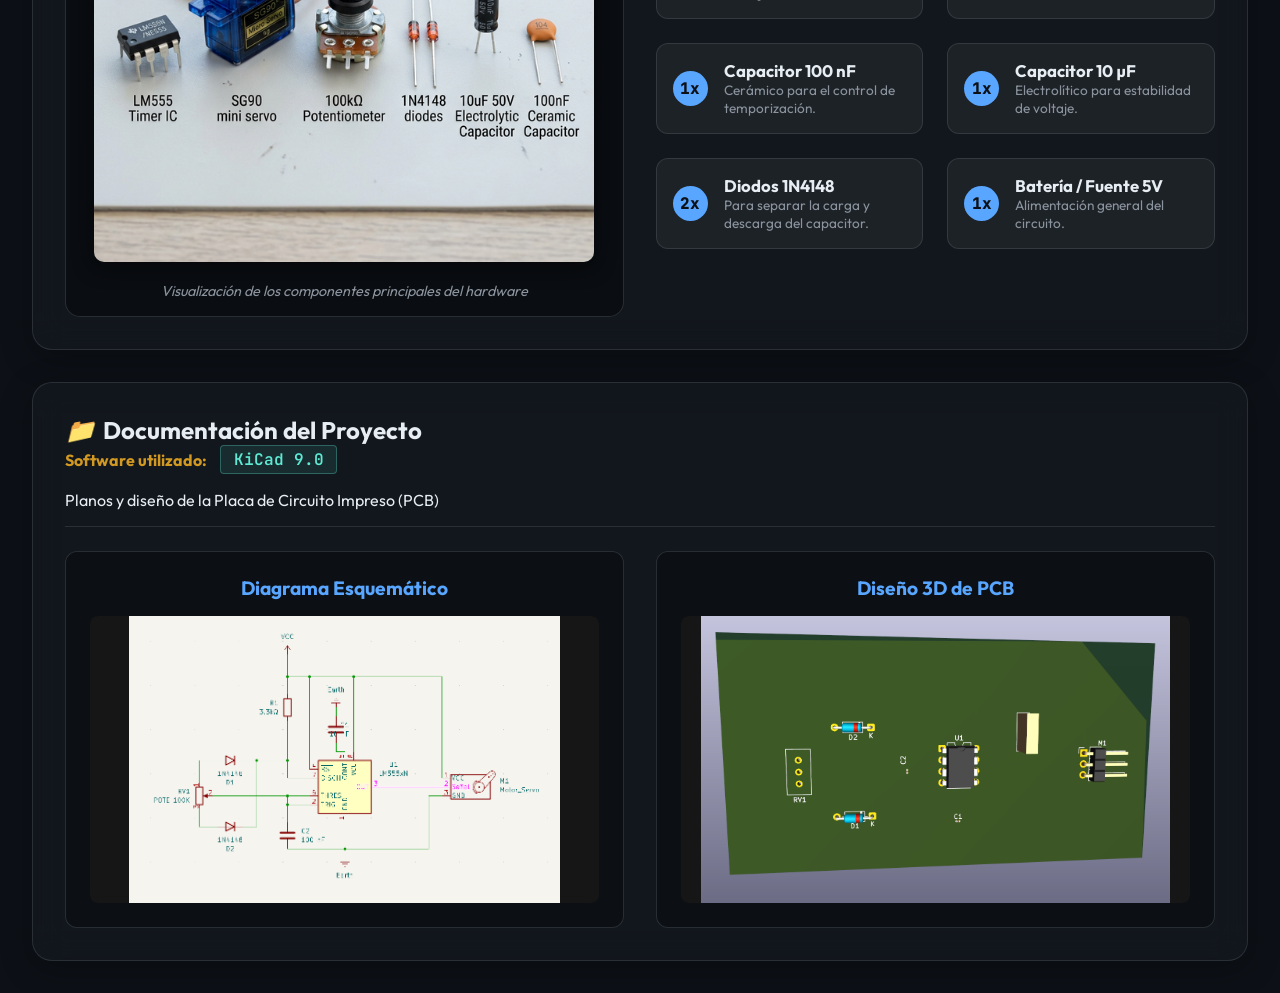
==== commit 6ee58d35: "A" ====
--- a/index.html
+++ b/index.html
@@ -70,6 +70,7 @@
                     <h3>Matemáticas del LM555</h3>
                     <div class="math-box">
                         <p><strong>Resistencia (R1):</strong> 4.7 kΩ</p>
+                        <p><strong>Resistencia (R2):</strong> <span id="r2-value" style="color: var(--accent-color); font-weight: bold;">0.0 kΩ</span></p>
                         <p><strong>C1 (Temporización):</strong> 100 nF</p>
                         <p><strong>C2 (Filtro):</strong> 10 µF</p>
                         <div class="formula">
